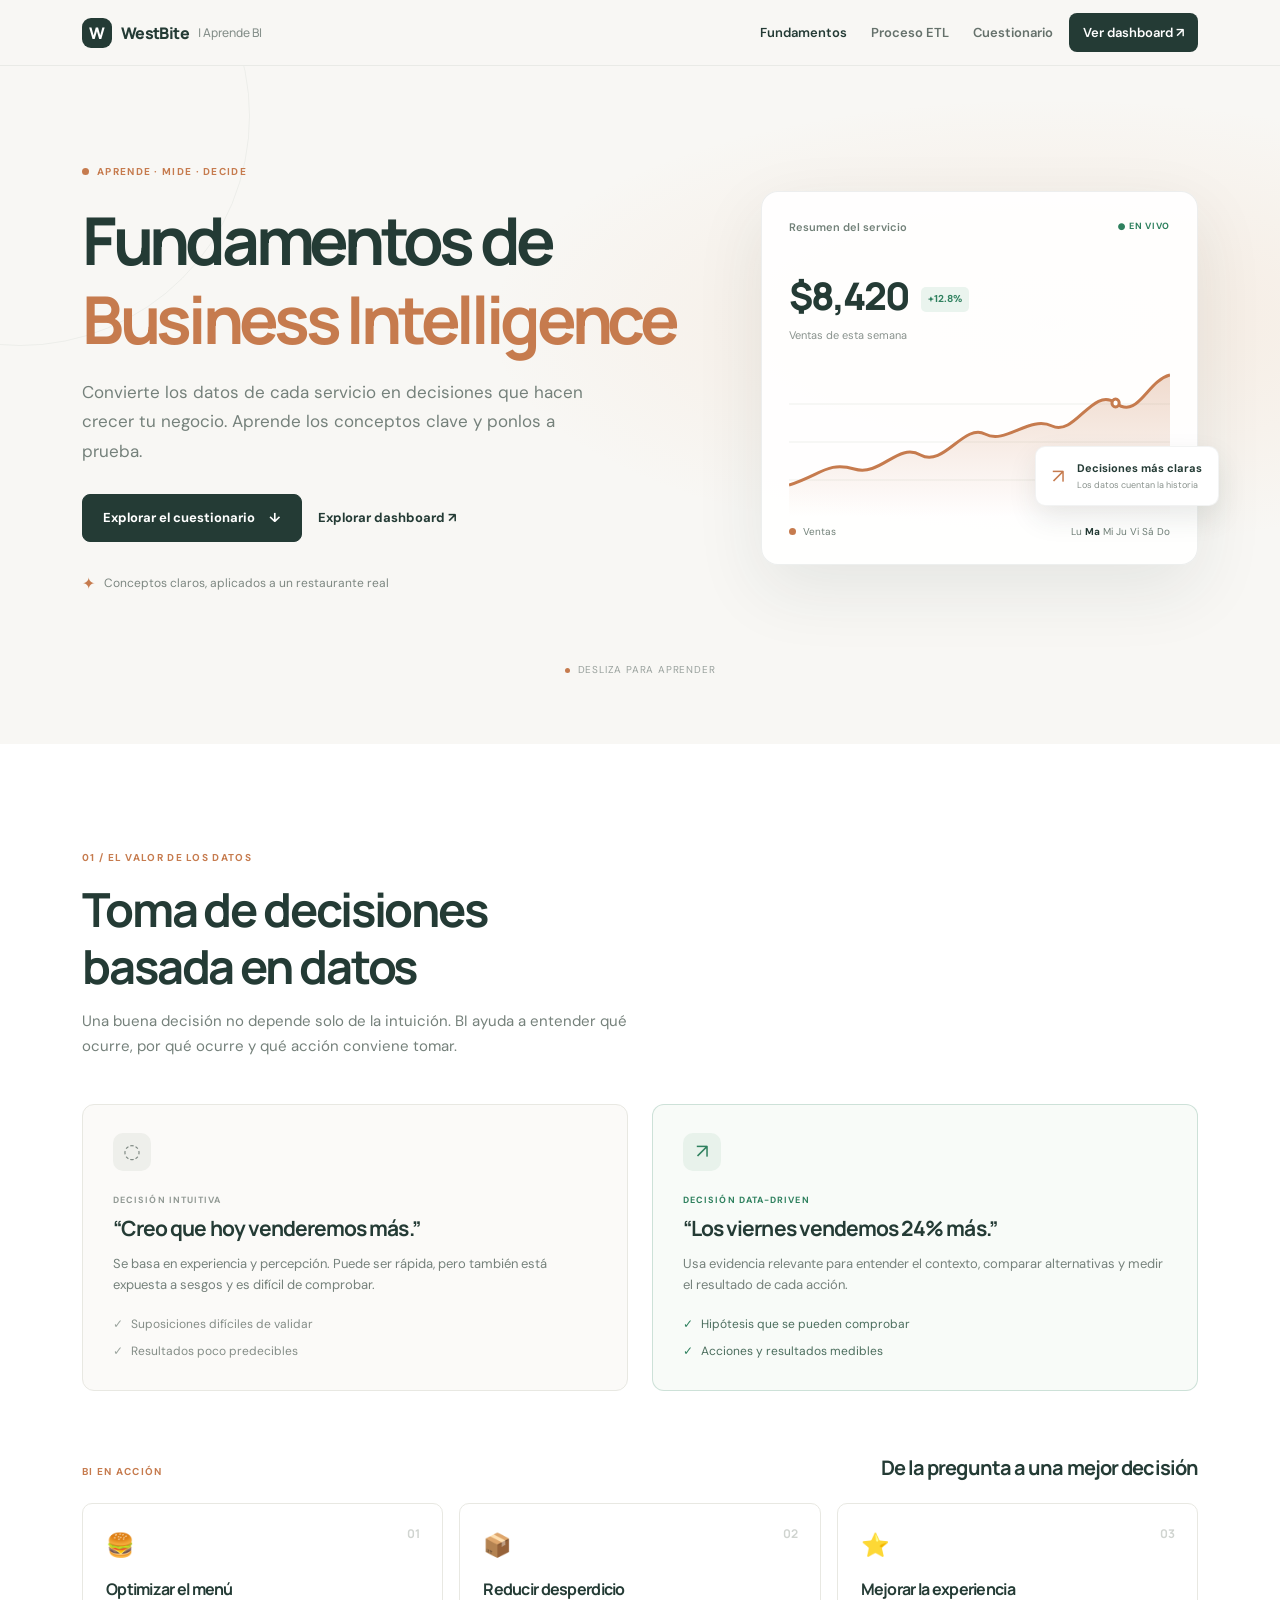
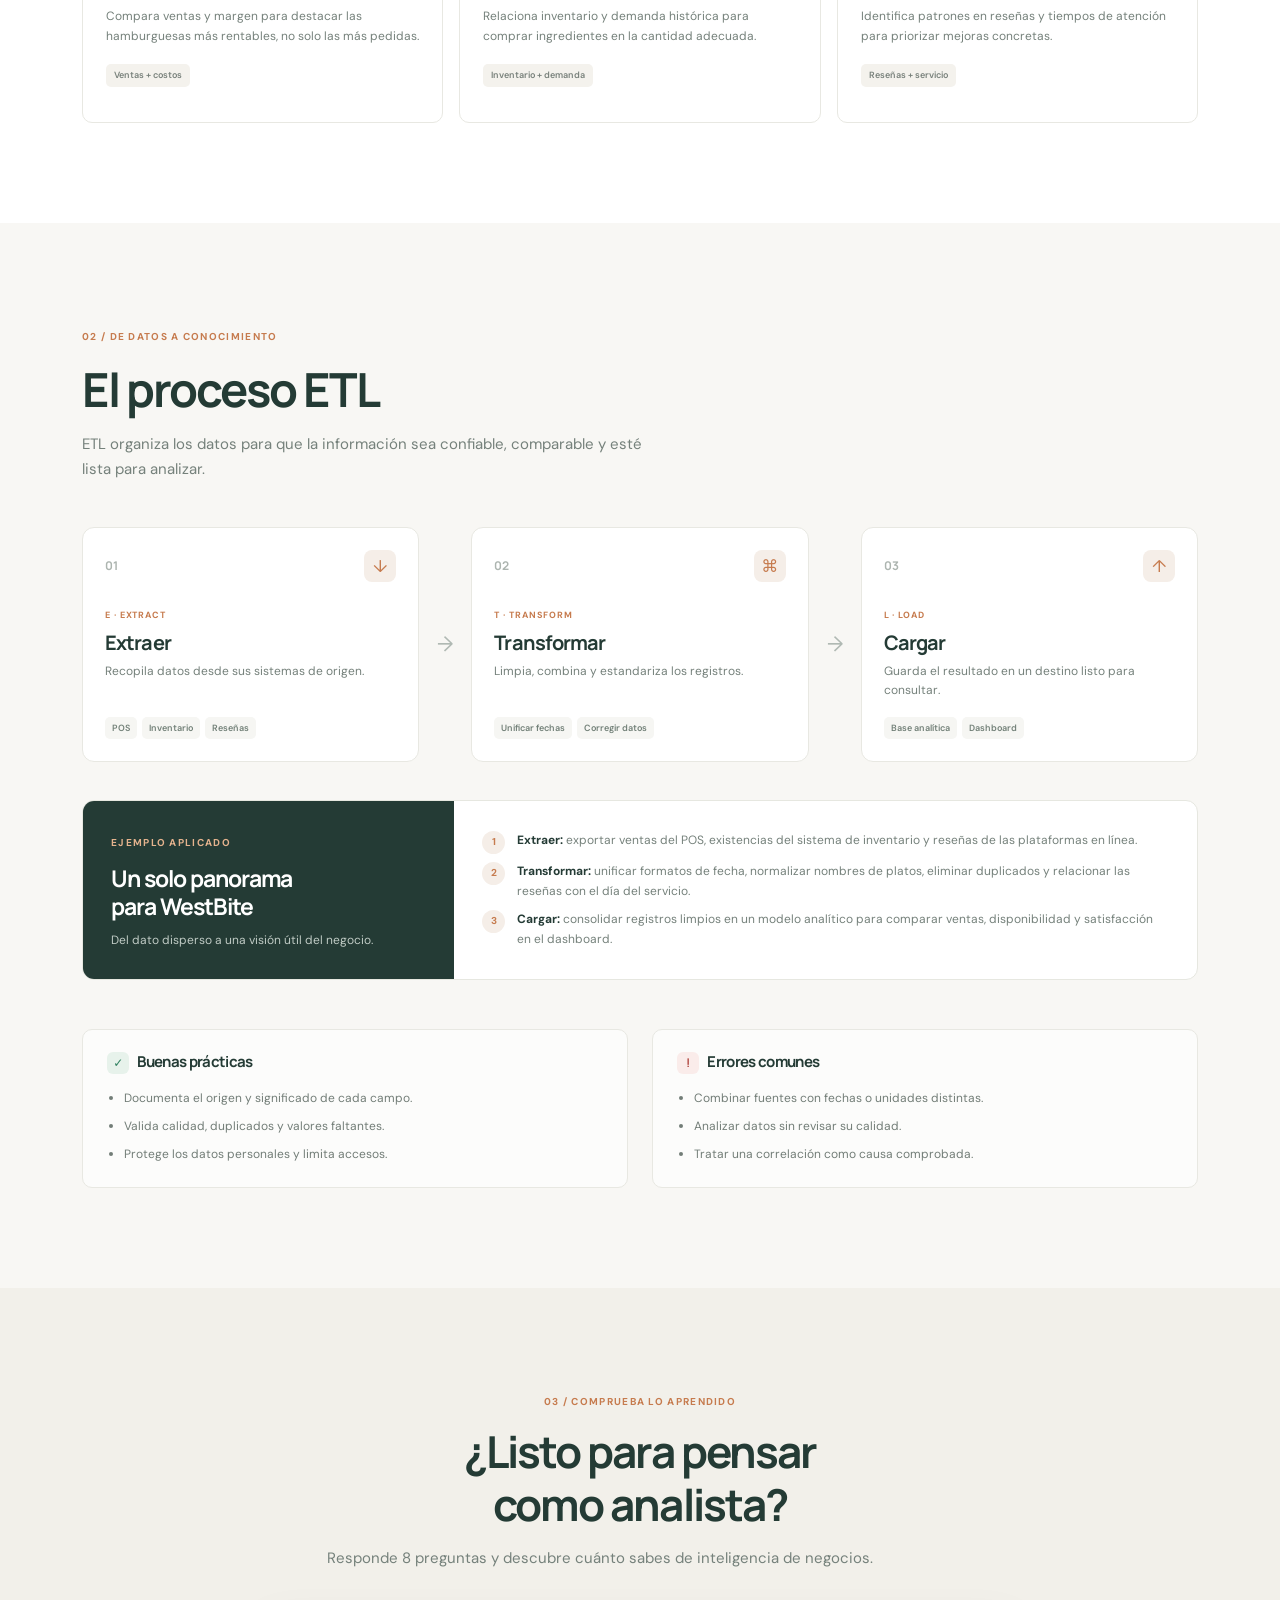
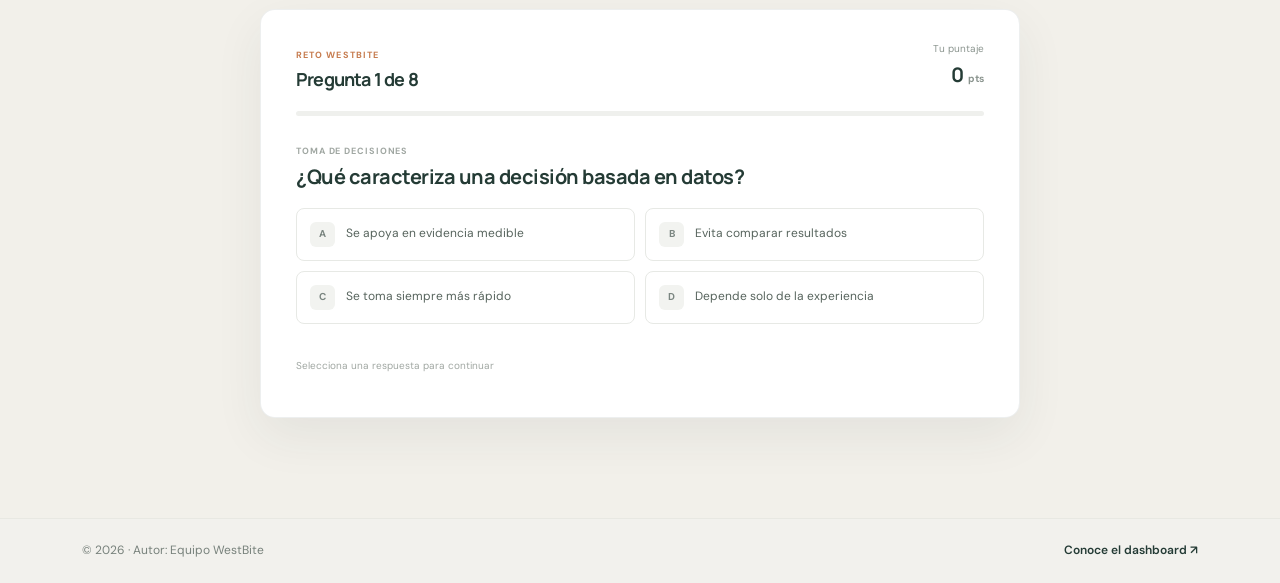
==== index.html @ 493cabde "version 1 de mi sitio web" ====
<!doctype html>
<html lang="es">
<head>
  <meta charset="utf-8">
  <meta name="viewport" content="width=device-width, initial-scale=1">
  <meta name="description" content="Aprende los fundamentos de Business Intelligence con ejemplos prácticos de un restaurante.">
  <title>Fundamentos de BI | WestBite Bistro</title>
  <link rel="preconnect" href="https://fonts.googleapis.com">
  <link rel="preconnect" href="https://fonts.gstatic.com" crossorigin>
  <link href="https://fonts.googleapis.com/css2?family=DM+Sans:wght@400;500;600;700&family=Manrope:wght@500;600;700;800&display=swap" rel="stylesheet">
  <link href="https://cdn.jsdelivr.net/npm/bootstrap@5.3.3/dist/css/bootstrap.min.css" rel="stylesheet">
  <link rel="stylesheet" href="css/styles.css">
  <link rel="stylesheet" href="css/home.css">
  <script src="https://cdn.jsdelivr.net/npm/bootstrap@5.3.3/dist/js/bootstrap.bundle.min.js" defer></script>
  <script src="js/main.js" defer></script>
  <script src="js/quiz.js" defer></script>
</head>
<body>
  <a class="skip-link" href="#contenido">Saltar al contenido</a>
  <nav class="navbar navbar-expand-lg site-navbar" aria-label="Navegación principal">
    <div class="container">
      <a class="navbar-brand brand" href="index.html"><span class="brand-mark" aria-hidden="true">W</span> WestBite <span class="brand-light">| Aprende BI</span></a>
      <button class="navbar-toggler" type="button" data-bs-toggle="collapse" data-bs-target="#menuPrincipal" aria-controls="menuPrincipal" aria-expanded="false" aria-label="Abrir menú">
        <span class="navbar-toggler-icon"></span>
      </button>
      <div class="collapse navbar-collapse" id="menuPrincipal">
        <ul class="navbar-nav ms-auto align-items-lg-center gap-lg-2">
          <li class="nav-item"><a class="nav-link active" aria-current="page" href="index.html">Fundamentos</a></li>
          <li class="nav-item"><a class="nav-link" href="#proceso-etl">Proceso ETL</a></li>
          <li class="nav-item"><a class="nav-link" href="#cuestionario">Cuestionario</a></li>
          <li class="nav-item"><a class="nav-link nav-cta" href="dashboard.html">Ver dashboard <span aria-hidden="true">↗</span></a></li>
        </ul>
      </div>
    </div>
  </nav>

  <main id="contenido">
    <!-- Presentación del material y acceso directo al reto interactivo. -->
    <section class="hero-section">
      <div class="container">
        <div class="row align-items-center g-5">
          <div class="col-lg-7">
            <span class="eyebrow"><span class="eyebrow-dot"></span> Aprende · mide · decide</span>
            <h1>Fundamentos de<br><span>Business Intelligence</span></h1>
            <p class="hero-lead">Convierte los datos de cada servicio en decisiones que hacen crecer tu negocio. Aprende los conceptos clave y ponlos a prueba.</p>
            <div class="d-flex flex-wrap gap-3 align-items-center">
              <a class="btn btn-primary-custom" href="#cuestionario">Explorar el cuestionario <span aria-hidden="true">↓</span></a>
              <a class="text-link" href="dashboard.html">Explorar dashboard <span aria-hidden="true">↗</span></a>
            </div>
            <div class="hero-proof"><span class="proof-icon" aria-hidden="true">✦</span> Conceptos claros, aplicados a un restaurante real</div>
          </div>
          <div class="col-lg-5">
            <div class="hero-visual" aria-label="Ilustración de un resumen de ventas">
              <div class="visual-top"><span>Resumen del servicio</span><span class="live-dot">● EN VIVO</span></div>
              <div class="visual-number">$8,420 <span>+12.8%</span></div>
              <div class="visual-caption">Ventas de esta semana</div>
              <div class="mini-chart" aria-hidden="true">
                <div class="chart-grid"></div>
                <svg viewBox="0 0 420 150" role="presentation" preserveAspectRatio="none">
                  <defs><linearGradient id="areaFill" x1="0" x2="0" y1="0" y2="1"><stop offset="0%" stop-color="#c67b4e" stop-opacity=".27"/><stop offset="100%" stop-color="#c67b4e" stop-opacity="0"/></linearGradient></defs>
                  <path d="M0 118 C35 108 43 94 72 102 S120 75 145 88 S193 56 216 67 S265 48 290 59 S335 19 360 36 S394 14 420 8 L420 150 L0 150 Z" fill="url(#areaFill)"/>
                  <path d="M0 118 C35 108 43 94 72 102 S120 75 145 88 S193 56 216 67 S265 48 290 59 S335 19 360 36 S394 14 420 8" fill="none" stroke="#c67b4e" stroke-width="3" vector-effect="non-scaling-stroke"/>
                  <circle cx="360" cy="36" r="4" fill="#fff" stroke="#c67b4e" stroke-width="3" vector-effect="non-scaling-stroke"/>
                </svg>
              </div>
              <div class="visual-legend"><span><i class="legend-dot"></i>Ventas</span><span>Lu <b>Ma</b> Mi Ju Vi Sá Do</span></div>
              <div class="floating-insight"><span aria-hidden="true">↗</span><div><strong>Decisiones más claras</strong><small>Los datos cuentan la historia</small></div></div>
            </div>
          </div>
        </div>
        <div class="hero-scroll"><span></span> Desliza para aprender</div>
      </div>
    </section>

    <!-- Concepto de BI, contraste entre enfoques y casos de uso en el restaurante. -->
    <section class="section-padding decision-section" id="decisiones">
      <div class="container">
        <div class="section-heading">
          <span class="eyebrow">01 / El valor de los datos</span>
          <h2>Toma de decisiones<br class="d-none d-md-block"> basada en datos</h2>
          <p>Una buena decisión no depende solo de la intuición. BI ayuda a entender qué ocurre, por qué ocurre y qué acción conviene tomar.</p>
        </div>
        <div class="row g-4 align-items-stretch compare-row">
          <div class="col-md-6">
            <article class="compare-card intuitive">
              <div class="compare-icon" aria-hidden="true">◌</div>
              <div class="compare-label">DECISIÓN INTUITIVA</div>
              <h3>“Creo que hoy venderemos más.”</h3>
              <p>Se basa en experiencia y percepción. Puede ser rápida, pero también está expuesta a sesgos y es difícil de comprobar.</p>
              <ul class="check-list muted-list"><li>Suposiciones difíciles de validar</li><li>Resultados poco predecibles</li></ul>
            </article>
          </div>
          <div class="col-md-6">
            <article class="compare-card data-driven">
              <div class="compare-icon" aria-hidden="true">↗</div>
              <div class="compare-label">DECISIÓN DATA-DRIVEN</div>
              <h3>“Los viernes vendemos 24% más.”</h3>
              <p>Usa evidencia relevante para entender el contexto, comparar alternativas y medir el resultado de cada acción.</p>
              <ul class="check-list"><li>Hipótesis que se pueden comprobar</li><li>Acciones y resultados medibles</li></ul>
            </article>
          </div>
        </div>
        <div class="examples-block">
          <div class="examples-title"><span class="eyebrow">BI en acción</span><h3>De la pregunta a una mejor decisión</h3></div>
          <div class="row g-3">
            <div class="col-md-4"><article class="example-card"><span class="example-number">01</span><span class="example-icon" aria-hidden="true">🍔</span><h4>Optimizar el menú</h4><p>Compara ventas y margen para destacar las hamburguesas más rentables, no solo las más pedidas.</p><span class="example-tag">Ventas + costos</span></article></div>
            <div class="col-md-4"><article class="example-card"><span class="example-number">02</span><span class="example-icon" aria-hidden="true">📦</span><h4>Reducir desperdicio</h4><p>Relaciona inventario y demanda histórica para comprar ingredientes en la cantidad adecuada.</p><span class="example-tag">Inventario + demanda</span></article></div>
            <div class="col-md-4"><article class="example-card"><span class="example-number">03</span><span class="example-icon" aria-hidden="true">⭐</span><h4>Mejorar la experiencia</h4><p>Identifica patrones en reseñas y tiempos de atención para priorizar mejoras concretas.</p><span class="example-tag">Reseñas + servicio</span></article></div>
          </div>
        </div>
      </div>
    </section>

    <!-- Diagrama ETL y ejemplo de consolidación de fuentes de WestBite. -->
    <section class="etl-section section-padding" id="proceso-etl">
      <div class="container">
        <div class="section-heading">
          <span class="eyebrow">02 / De datos a conocimiento</span>
          <h2>El proceso ETL</h2>
          <p>ETL organiza los datos para que la información sea confiable, comparable y esté lista para analizar.</p>
        </div>
        <div class="etl-flow" aria-label="Etapas del proceso ETL: extraer, transformar y cargar">
          <article class="etl-step"><div class="etl-step-top"><span class="etl-number">01</span><span class="etl-icon" aria-hidden="true">↓</span></div><span class="etl-verb">E · EXTRACT</span><h3>Extraer</h3><p>Recopila datos desde sus sistemas de origen.</p><div class="etl-example"><b>POS</b><b>Inventario</b><b>Reseñas</b></div></article>
          <div class="etl-connector" aria-hidden="true">→</div>
          <article class="etl-step"><div class="etl-step-top"><span class="etl-number">02</span><span class="etl-icon" aria-hidden="true">⌘</span></div><span class="etl-verb">T · TRANSFORM</span><h3>Transformar</h3><p>Limpia, combina y estandariza los registros.</p><div class="etl-example"><b>Unificar fechas</b><b>Corregir datos</b></div></article>
          <div class="etl-connector" aria-hidden="true">→</div>
          <article class="etl-step"><div class="etl-step-top"><span class="etl-number">03</span><span class="etl-icon" aria-hidden="true">↑</span></div><span class="etl-verb">L · LOAD</span><h3>Cargar</h3><p>Guarda el resultado en un destino listo para consultar.</p><div class="etl-example"><b>Base analítica</b><b>Dashboard</b></div></article>
        </div>
        <div class="etl-case row g-0">
          <div class="col-lg-4 case-heading"><span class="eyebrow">Ejemplo aplicado</span><h3>Un solo panorama<br>para WestBite</h3><p>Del dato disperso a una visión útil del negocio.</p></div>
          <div class="col-lg-8 case-content">
            <div class="case-line"><span class="case-bullet">1</span><p><strong>Extraer:</strong> exportar ventas del POS, existencias del sistema de inventario y reseñas de las plataformas en línea.</p></div>
            <div class="case-line"><span class="case-bullet">2</span><p><strong>Transformar:</strong> unificar formatos de fecha, normalizar nombres de platos, eliminar duplicados y relacionar las reseñas con el día del servicio.</p></div>
            <div class="case-line"><span class="case-bullet">3</span><p><strong>Cargar:</strong> consolidar registros limpios en un modelo analítico para comparar ventas, disponibilidad y satisfacción en el dashboard.</p></div>
          </div>
        </div>
        <div class="row g-4 practice-row">
          <div class="col-md-6"><div class="practice-card"><h3><span class="practice-mark good">✓</span> Buenas prácticas</h3><ul><li>Documenta el origen y significado de cada campo.</li><li>Valida calidad, duplicados y valores faltantes.</li><li>Protege los datos personales y limita accesos.</li></ul></div></div>
          <div class="col-md-6"><div class="practice-card"><h3><span class="practice-mark bad">!</span> Errores comunes</h3><ul><li>Combinar fuentes con fechas o unidades distintas.</li><li>Analizar datos sin revisar su calidad.</li><li>Tratar una correlación como causa comprobada.</li></ul></div></div>
        </div>
      </div>
    </section>

    <!-- La interfaz se completa en el cliente con las preguntas de js/quiz.js. -->
    <section class="quiz-section section-padding" id="cuestionario">
      <div class="container">
        <div class="section-heading text-center mx-auto">
          <span class="eyebrow">03 / Comprueba lo aprendido</span>
          <h2>¿Listo para pensar<br>como analista?</h2>
          <p>Responde 8 preguntas y descubre cuánto sabes de inteligencia de negocios.</p>
        </div>
        <div class="quiz-shell" id="quizApp">
          <div class="quiz-header">
            <div><span class="quiz-kicker">RETO WESTBITE</span><h3 id="questionCounter">Pregunta 1 de 8</h3></div>
            <div class="quiz-score"><span>Tu puntaje</span><strong id="currentScore">0 <small>pts</small></strong></div>
          </div>
          <div class="progress quiz-progress" role="progressbar" aria-label="Progreso del cuestionario" aria-valuemin="0" aria-valuemax="8" aria-valuenow="0">
            <div class="progress-bar" id="progressBar" style="width: 0%"></div>
          </div>
          <div class="quiz-content" id="quizContent">
            <p class="question-category" id="questionCategory"></p>
            <h4 class="quiz-question" id="questionText"></h4>
            <div class="answer-list" id="answerList"></div>
            <div class="quiz-feedback" id="quizFeedback" aria-live="polite" hidden></div>
            <div class="quiz-actions"><span class="quiz-hint">Selecciona una respuesta para continuar</span><button class="btn btn-primary-custom" id="nextQuestion" type="button" disabled>Siguiente <span aria-hidden="true">→</span></button></div>
          </div>
          <div class="quiz-result" id="quizResult" hidden aria-live="polite">
            <div class="result-medal" aria-hidden="true">✦</div>
            <span class="quiz-kicker">RETO COMPLETADO</span>
            <h3 id="resultTitle"></h3>
            <p id="resultMessage"></p>
            <div class="result-score" id="finalScore"></div>
            <div class="badge-unlocked" id="earnedBadge"></div>
            <button class="btn btn-primary-custom" id="retryQuiz" type="button">Reintentar <span aria-hidden="true">↻</span></button>
          </div>
        </div>
      </div>
    </section>
  </main>

  <footer class="site-footer"><div class="container d-flex flex-column flex-md-row justify-content-between gap-2"><span>© <span data-current-year></span> · Autor: Equipo WestBite</span><a href="dashboard.html">Conoce el dashboard <span aria-hidden="true">↗</span></a></div></footer>
</body>
</html>
---- css/styles.css ----
/* Tokens visuales y tipografía compartidos por las dos páginas. */
:root {
  --primary: #243b35;
  --primary-dark: #1a2d28;
  --secondary: #c67b4e;
  --accent: #e6a36e;
  --bg: #f8f7f4;
  --text: #25312d;
  --muted: #75817b;
  --line: #e8e8e2;
  --surface: #fff;
  --success: #2e805e;
  --danger: #b44f48;
  --font-body: "DM Sans", system-ui, -apple-system, "Segoe UI", sans-serif;
  --font-heading: "Manrope", var(--font-body);
}

* { box-sizing: border-box; }
html { scroll-behavior: smooth; scroll-padding-top: 88px; }
body { margin: 0; background: var(--bg); color: var(--text); font-family: var(--font-body); font-size: 15px; line-height: 1.65; -webkit-font-smoothing: antialiased; }
a { color: inherit; text-decoration: none; }
a:focus-visible, button:focus-visible, select:focus-visible, input:focus-visible { outline: 3px solid rgba(198, 123, 78, .45); outline-offset: 3px; }
button, input, select { font: inherit; }
h1, h2, h3, h4 { color: var(--primary); font-family: var(--font-heading); font-weight: 700; letter-spacing: -.045em; line-height: 1.2; }
p { color: var(--muted); }
.skip-link { position: absolute; z-index: 1000; top: -60px; left: 16px; padding: 10px 16px; border-radius: 8px; background: var(--primary); color: white; }
.skip-link:focus { top: 12px; }
/* Navegación y elementos comunes. */
.site-navbar { position: sticky; z-index: 20; top: 0; padding: 12px 0; border-bottom: 1px solid rgba(36, 59, 53, .07); background: rgba(248, 247, 244, .94); backdrop-filter: blur(14px); }
.brand { display: inline-flex; align-items: center; gap: 9px; color: var(--primary); font-family: var(--font-heading); font-size: 16px; font-weight: 800; letter-spacing: -.04em; }
.brand:hover { color: var(--primary); }
.brand-mark { display: grid; width: 30px; height: 30px; place-items: center; border-radius: 9px; background: var(--primary); color: white; font-size: 16px; }
.brand-light { color: #87918c; font-size: 12px; font-weight: 500; letter-spacing: 0; }
.site-navbar .nav-link { padding: 10px 13px; color: #65716b; font-size: 13px; font-weight: 600; transition: color .2s ease, background .2s ease; }
.site-navbar .nav-link:hover, .site-navbar .nav-link.active:not(.nav-cta) { color: var(--primary); }
.site-navbar .nav-link.nav-cta { padding: 9px 14px; border-radius: 8px; background: var(--primary); color: white; }
.site-navbar .nav-link.nav-cta:hover { background: var(--primary-dark); }
.navbar-toggler { border-color: var(--line); }
.navbar-toggler:focus { box-shadow: 0 0 0 .2rem rgba(198, 123, 78, .2); }
.section-padding { padding: 100px 0; }
.eyebrow { display: inline-flex; align-items: center; gap: 8px; color: var(--secondary); font-size: 10px; font-weight: 700; letter-spacing: .13em; text-transform: uppercase; }
.section-heading { max-width: 670px; margin-bottom: 45px; }
.section-heading h2 { margin: 13px 0 15px; font-size: clamp(32px, 4.2vw, 47px); }
.section-heading > p { max-width: 590px; margin: 0; font-size: 15px; }
.btn-primary-custom { display: inline-flex; align-items: center; justify-content: center; gap: 14px; min-height: 48px; padding: 0 20px; border: 1px solid var(--primary); border-radius: 8px; background: var(--primary); color: white; font-size: 13px; font-weight: 700; transition: background .2s ease, transform .2s ease, box-shadow .2s ease; }
.btn-primary-custom:hover:not(:disabled) { transform: translateY(-2px); background: var(--primary-dark); color: white; box-shadow: 0 8px 18px rgba(36, 59, 53, .15); }
.btn-primary-custom:disabled { opacity: .45; color: white; }
.site-footer { padding: 22px 0; border-top: 1px solid var(--line); background: #f2f1ed; color: #77817b; font-size: 12px; }
.site-footer a { color: var(--primary); font-weight: 600; }
.site-footer a:hover { color: var(--secondary); }

@media (max-width: 767.98px) {
  .section-padding { padding: 72px 0; }
  .section-heading { margin-bottom: 32px; }
  .brand-light { display: none; }
}

@media (prefers-reduced-motion: reduce) {
  *, *::before, *::after { scroll-behavior: auto !important; transition-duration: .01ms !important; }
}
---- css/home.css ----
/* Portada del curso y tarjeta ilustrativa de métricas. */
.hero-section { position: relative; overflow: hidden; padding: 92px 0 65px; background: radial-gradient(ellipse at 82% 38%, rgba(230, 163, 110, .15), transparent 38%); }
.hero-section::before { position: absolute; top: -180px; left: -210px; width: 460px; height: 460px; border: 1px solid rgba(36, 59, 53, .05); border-radius: 50%; content: ""; }
.hero-section .container { position: relative; }
.eyebrow-dot { width: 7px; height: 7px; border-radius: 50%; background: var(--secondary); }
.hero-section h1 { margin: 18px 0; font-size: clamp(42px, 6vw, 66px); letter-spacing: -.065em; }
.hero-section h1 span { color: var(--secondary); }
.hero-lead { max-width: 515px; margin-bottom: 27px; font-size: 17px; line-height: 1.75; }
.text-link { color: var(--primary); font-size: 13px; font-weight: 700; }
.text-link:hover { color: var(--secondary); }
.hero-proof { display: flex; align-items: center; gap: 9px; margin-top: 29px; color: #7d8781; font-size: 12px; }
.proof-icon { color: var(--secondary); font-size: 16px; }
.hero-visual { position: relative; max-width: 465px; margin: 0 auto; padding: 26px 27px 24px; border: 1px solid rgba(36, 59, 53, .08); border-radius: 17px; background: rgba(255, 255, 255, .91); box-shadow: 0 24px 70px rgba(36, 59, 53, .09); }
.visual-top, .visual-legend { display: flex; align-items: center; justify-content: space-between; color: #718078; font-size: 11px; }
.visual-top { font-weight: 600; }
.live-dot { color: var(--success); font-size: 9px; font-weight: 700; letter-spacing: .08em; }
.visual-number { margin-top: 28px; color: var(--primary); font-family: var(--font-heading); font-size: 38px; font-weight: 800; letter-spacing: -.055em; }
.visual-number span { display: inline-block; margin-left: 7px; padding: 4px 7px; border-radius: 5px; background: #eaf4ee; color: var(--success); font-family: var(--font-body); font-size: 10px; font-weight: 700; letter-spacing: 0; vertical-align: middle; }
.visual-caption { color: #89928d; font-size: 11px; }
.mini-chart { position: relative; height: 150px; margin-top: 22px; }
.chart-grid { position: absolute; inset: 0; background: repeating-linear-gradient(to bottom, transparent 0, transparent 36px, #eef0ec 37px, transparent 38px); }
.mini-chart svg { position: relative; width: 100%; height: 100%; }
.visual-legend { margin-top: 7px; font-size: 10px; }
.visual-legend span:first-child { display: flex; align-items: center; gap: 7px; }
.visual-legend b { color: var(--primary); }
.legend-dot { width: 7px; height: 7px; border-radius: 50%; background: var(--secondary); }
.floating-insight { position: absolute; right: -22px; bottom: 58px; display: flex; align-items: center; gap: 12px; padding: 12px 16px; border: 1px solid rgba(36, 59, 53, .06); border-radius: 10px; background: white; box-shadow: 0 12px 28px rgba(36, 59, 53, .1); color: var(--secondary); font-size: 20px; }
.floating-insight div { display: grid; gap: 1px; }
.floating-insight strong { color: var(--primary); font-size: 11px; }
.floating-insight small { color: #89928d; font-size: 9px; }
.hero-scroll { display: flex; align-items: center; justify-content: center; gap: 8px; margin-top: 65px; color: #99a19d; font-size: 10px; letter-spacing: .08em; text-transform: uppercase; }
.hero-scroll span { width: 5px; height: 5px; border-radius: 50%; background: var(--secondary); }
/* Comparativas y ejemplos de decisiones basadas en evidencia. */
.decision-section { background: var(--surface); }
.compare-card { height: 100%; padding: 28px 30px; border: 1px solid var(--line); border-radius: 12px; background: #fbfaf8; }
.data-driven { border-color: rgba(46, 128, 94, .21); background: #f8fbf8; }
.compare-icon { display: grid; width: 38px; height: 38px; place-items: center; margin-bottom: 22px; border-radius: 10px; background: #eeefeb; color: #78837d; font-size: 20px; }
.data-driven .compare-icon { background: #e8f2eb; color: var(--success); }
.compare-label { margin-bottom: 8px; color: #929a95; font-size: 9px; font-weight: 700; letter-spacing: .12em; }
.data-driven .compare-label { color: var(--success); }
.compare-card h3 { margin: 0 0 12px; font-size: 21px; }
.compare-card p { margin-bottom: 19px; font-size: 13px; }
.check-list { display: grid; gap: 8px; margin: 0; padding: 0; color: #4c6e5e; font-size: 12px; list-style: none; }
.check-list li::before { margin-right: 8px; color: var(--success); content: "✓"; font-weight: 700; }
.muted-list { color: #848d87; }
.muted-list li::before { color: #9ca59f; }
.examples-block { margin-top: 65px; }
.examples-title { display: flex; align-items: end; justify-content: space-between; gap: 16px; margin-bottom: 23px; }
.examples-title h3 { margin: 0; font-size: 20px; }
.example-card { position: relative; height: 100%; min-height: 220px; padding: 23px; border: 1px solid var(--line); border-radius: 10px; transition: transform .2s ease, box-shadow .2s ease; }
.example-card:hover { transform: translateY(-3px); box-shadow: 0 12px 28px rgba(36, 59, 53, .07); }
.example-number { position: absolute; top: 20px; right: 22px; color: #d0d4d0; font-family: var(--font-heading); font-size: 12px; font-weight: 700; }
.example-icon { display: block; margin-bottom: 15px; font-size: 23px; }
.example-card h4 { margin-bottom: 8px; font-size: 16px; }
.example-card p { margin-bottom: 15px; font-size: 12px; line-height: 1.6; }
.example-tag { display: inline-block; padding: 4px 8px; border-radius: 5px; background: #f4f2ed; color: #78817b; font-size: 9px; font-weight: 600; }
/* Diagrama de flujo y caso práctico de ETL. */
.etl-section { background: var(--bg); }
.etl-flow { display: grid; grid-template-columns: 1fr auto 1fr auto 1fr; align-items: center; gap: 18px; }
.etl-step { padding: 22px; border: 1px solid var(--line); border-radius: 12px; background: white; }
.etl-step-top { display: flex; align-items: center; justify-content: space-between; margin-bottom: 19px; }
.etl-number { color: #adb5b0; font-family: var(--font-heading); font-size: 12px; font-weight: 700; }
.etl-icon { display: grid; width: 32px; height: 32px; place-items: center; border-radius: 8px; background: #f5eee8; color: var(--secondary); font-size: 17px; }
.etl-verb { color: var(--secondary); font-size: 9px; font-weight: 700; letter-spacing: .1em; }
.etl-step h3 { margin: 5px 0 7px; font-size: 20px; }
.etl-step p { min-height: 42px; margin: 0 0 13px; font-size: 12px; }
.etl-example { display: flex; flex-wrap: wrap; gap: 5px; }
.etl-example b { padding: 4px 7px; border-radius: 5px; background: #f6f6f3; color: #728078; font-size: 9px; font-weight: 600; }
.etl-connector { color: #b0b9b3; font-size: 21px; }
.etl-case { margin-top: 38px; overflow: hidden; border: 1px solid #e6e7e0; border-radius: 12px; background: white; }
.case-heading { padding: 28px; background: var(--primary); }
.case-heading .eyebrow { color: #e5b38e; }
.case-heading h3 { margin: 11px 0; color: white; font-size: 23px; }
.case-heading p { margin: 0; color: #c0cbc5; font-size: 12px; }
.case-content { display: grid; align-content: center; gap: 8px; padding: 24px 28px; }
.case-line { display: flex; align-items: flex-start; gap: 12px; }
.case-bullet { flex: 0 0 auto; display: grid; width: 23px; height: 23px; place-items: center; border-radius: 50%; background: #f5eee8; color: var(--secondary); font-size: 10px; font-weight: 700; }
.case-line p { margin: 0; font-size: 12px; }
.case-line strong { color: var(--primary); }
.practice-row { margin-top: 25px; }
.practice-card { height: 100%; padding: 22px 24px; border: 1px solid var(--line); border-radius: 10px; background: rgba(255,255,255,.65); }
.practice-card h3 { margin-bottom: 15px; font-size: 15px; }
.practice-mark { display: inline-grid; width: 22px; height: 22px; place-items: center; margin-right: 6px; border-radius: 6px; font-size: 12px; }
.practice-mark.good { background: #e7f2eb; color: var(--success); }
.practice-mark.bad { background: #faecea; color: var(--danger); }
.practice-card ul { display: grid; gap: 8px; margin: 0; padding-left: 17px; color: #727d77; font-size: 12px; }
/* Cuestionario: progreso, opciones, feedback y pantalla de resultados. */
.quiz-section { background: #f2f0ea; }
.quiz-section .section-heading { margin-bottom: 38px; }
.quiz-section .section-heading h2 { font-size: clamp(32px, 4vw, 44px); }
.quiz-shell { max-width: 760px; margin: 0 auto; padding: 31px 35px; border: 1px solid rgba(36, 59, 53, .08); border-radius: 15px; background: white; box-shadow: 0 18px 50px rgba(36, 59, 53, .07); }
.quiz-header { display: flex; align-items: center; justify-content: space-between; margin-bottom: 20px; }
.quiz-kicker { color: var(--secondary); font-size: 9px; font-weight: 700; letter-spacing: .12em; }
.quiz-header h3 { margin: 4px 0 0; font-size: 18px; }
.quiz-score { text-align: right; }
.quiz-score span { display: block; color: #8a948e; font-size: 10px; }
.quiz-score strong { color: var(--primary); font-family: var(--font-heading); font-size: 20px; }
.quiz-score small { color: #8a948e; font-family: var(--font-body); font-size: 10px; }
.quiz-progress { height: 5px; margin-bottom: 28px; border-radius: 10px; background: #eff0ed; }
.quiz-progress .progress-bar { border-radius: 10px; background: var(--secondary); transition: width .3s ease; }
.question-category { margin-bottom: 6px; color: #a0a7a2; font-size: 9px; font-weight: 700; letter-spacing: .1em; text-transform: uppercase; }
.quiz-question { max-width: 620px; margin-bottom: 19px; font-size: 20px; letter-spacing: -.025em; }
.answer-list { display: grid; grid-template-columns: 1fr 1fr; gap: 10px; }
.answer-option { display: flex; align-items: center; gap: 11px; width: 100%; min-height: 53px; padding: 10px 13px; border: 1px solid #e7e9e5; border-radius: 8px; background: white; color: #57645d; cursor: pointer; text-align: left; transition: border-color .18s ease, background .18s ease; }
.answer-option:hover:not(:disabled) { border-color: #c99573; background: #fdfaf7; }
.answer-option:disabled { cursor: default; }
.answer-letter { display: grid; flex: 0 0 25px; width: 25px; height: 25px; place-items: center; border-radius: 6px; background: #f2f3f0; color: #7a8580; font-size: 10px; font-weight: 700; }
.answer-option span:last-child { font-size: 12px; }
.answer-option.correct { border-color: #75b390; background: #f0f8f3; color: #306c4d; }
.answer-option.correct .answer-letter { background: #d9eee1; color: var(--success); }
.answer-option.incorrect { border-color: #d89a95; background: #fcf3f2; color: #9c4943; }
.answer-option.incorrect .answer-letter { background: #f7dedb; color: var(--danger); }
.quiz-feedback { margin-top: 13px; padding: 11px 13px; border-radius: 7px; font-size: 12px; }
.quiz-feedback.feedback-correct { background: #edf7f0; color: #326e4e; }
.quiz-feedback.feedback-incorrect { background: #fbf0ef; color: #974943; }
.quiz-actions { display: flex; align-items: center; justify-content: space-between; gap: 15px; margin-top: 22px; }
.quiz-hint { color: #a0a7a2; font-size: 10px; }
.quiz-actions .btn { min-height: 40px; padding: 0 16px; font-size: 11px; }
.quiz-result { padding: 22px 0 8px; text-align: center; }
.result-medal { display: grid; width: 66px; height: 66px; place-items: center; margin: 0 auto 17px; border-radius: 50%; background: #f6eee7; color: var(--secondary); font-size: 30px; }
.quiz-result h3 { margin: 9px 0; font-size: 29px; }
.quiz-result > p { margin: 0 auto 14px; font-size: 13px; }
.result-score { margin-bottom: 16px; color: var(--primary); font-family: var(--font-heading); font-size: 31px; font-weight: 800; }
.result-score small { color: #929b95; font-family: var(--font-body); font-size: 12px; font-weight: 500; }
.badge-unlocked { width: fit-content; margin: 0 auto 22px; padding: 8px 13px; border: 1px solid #ead8c8; border-radius: 20px; background: #fbf5ef; color: #8c5c3e; font-size: 11px; font-weight: 700; }
.quiz-result .btn { margin: 0 auto; }
[hidden] { display: none !important; }

@media (max-width: 991.98px) {
  .hero-section { padding-top: 70px; }
  .hero-visual { margin-top: 10px; }
  .floating-insight { right: -9px; }
  .etl-flow { gap: 10px; }
  .etl-step { padding: 17px; }
}
@media (max-width: 767.98px) {
  .hero-section { padding: 58px 0 40px; }
  .hero-section h1 { font-size: clamp(40px, 11vw, 54px); }
  .hero-lead { font-size: 15px; }
  .hero-scroll { margin-top: 40px; }
  .hero-visual { padding: 22px; }
  .floating-insight { right: -7px; bottom: 45px; }
  .examples-title { align-items: start; flex-direction: column; }
  .examples-title h3 { font-size: 18px; }
  .etl-flow { grid-template-columns: 1fr; gap: 10px; }
  .etl-connector { justify-self: center; transform: rotate(90deg); line-height: 1; }
  .etl-step p { min-height: auto; }
  .case-heading, .case-content { padding: 22px; }
  .quiz-shell { padding: 24px 20px; }
  .answer-list { grid-template-columns: 1fr; }
  .quiz-question { font-size: 18px; }
}
@media (max-width: 380px) {
  .quiz-actions { align-items: stretch; flex-direction: column; }
  .quiz-actions .btn { align-self: flex-end; }
}
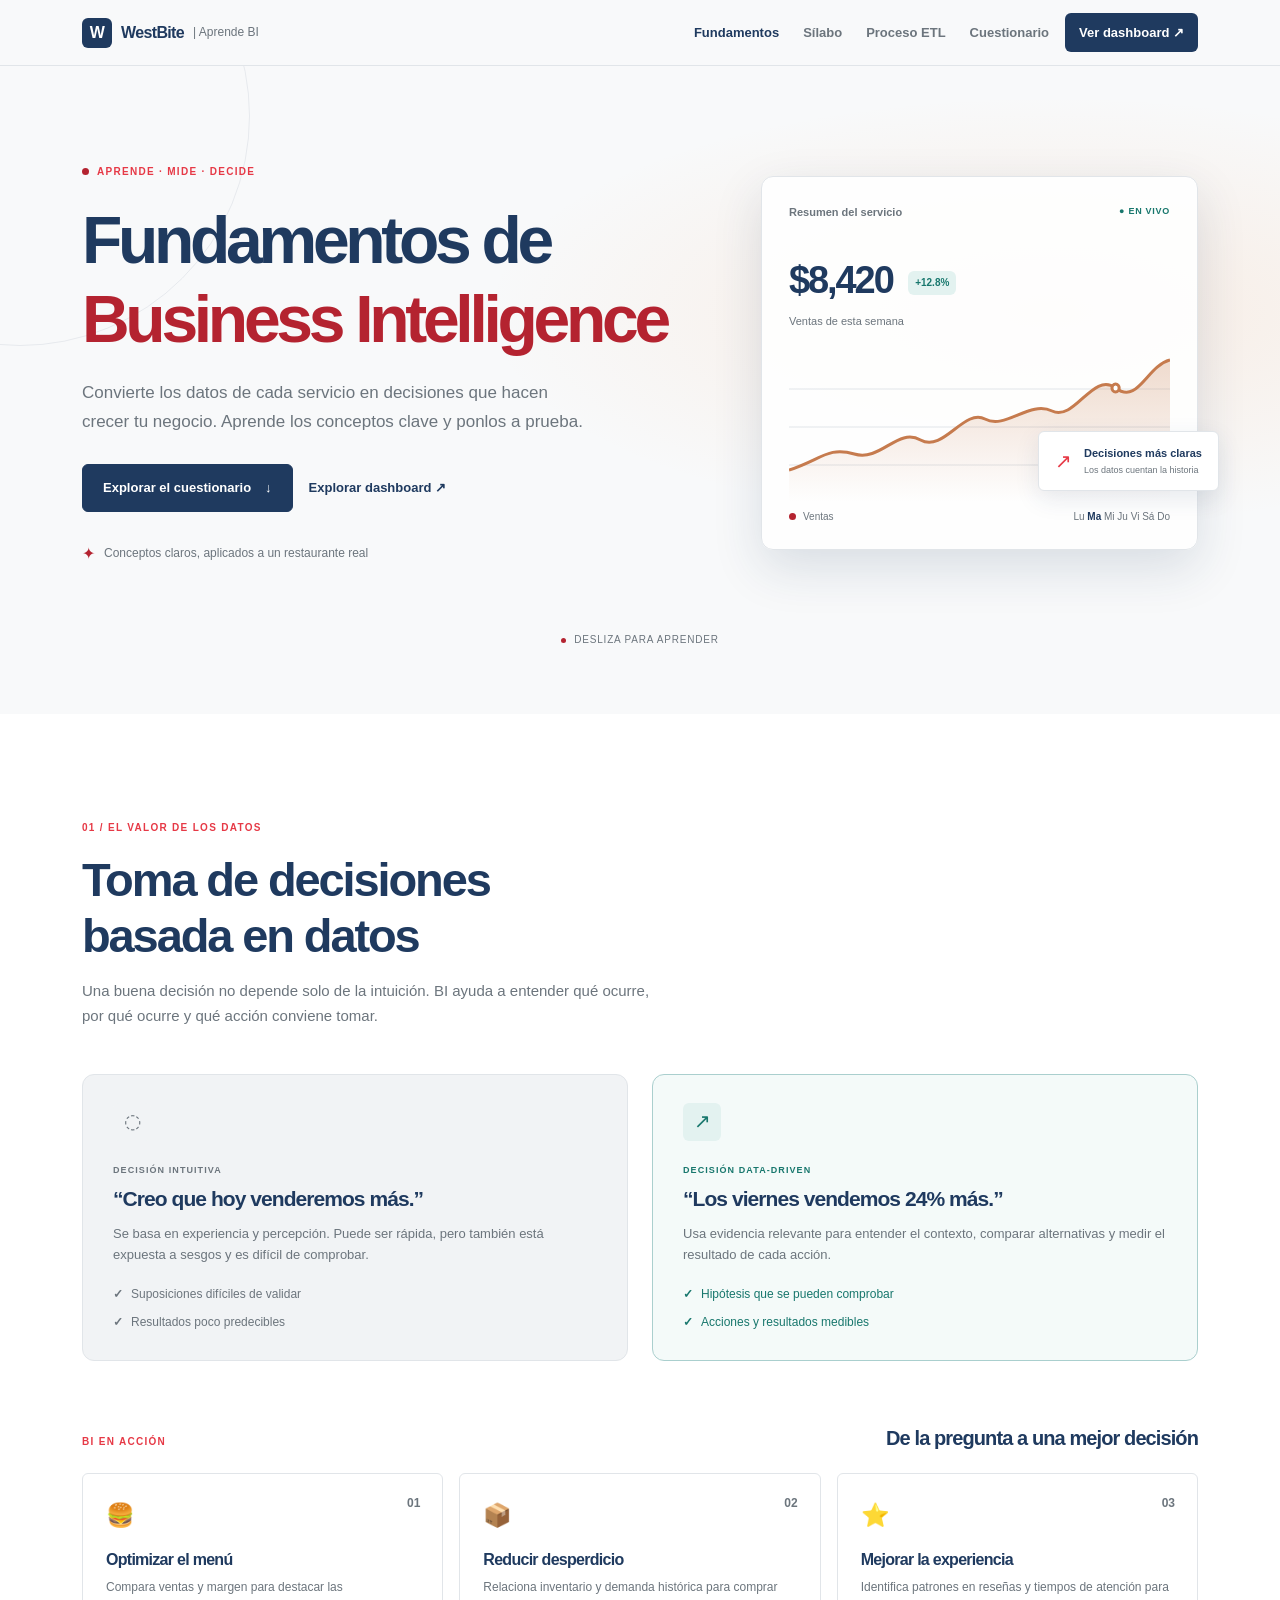
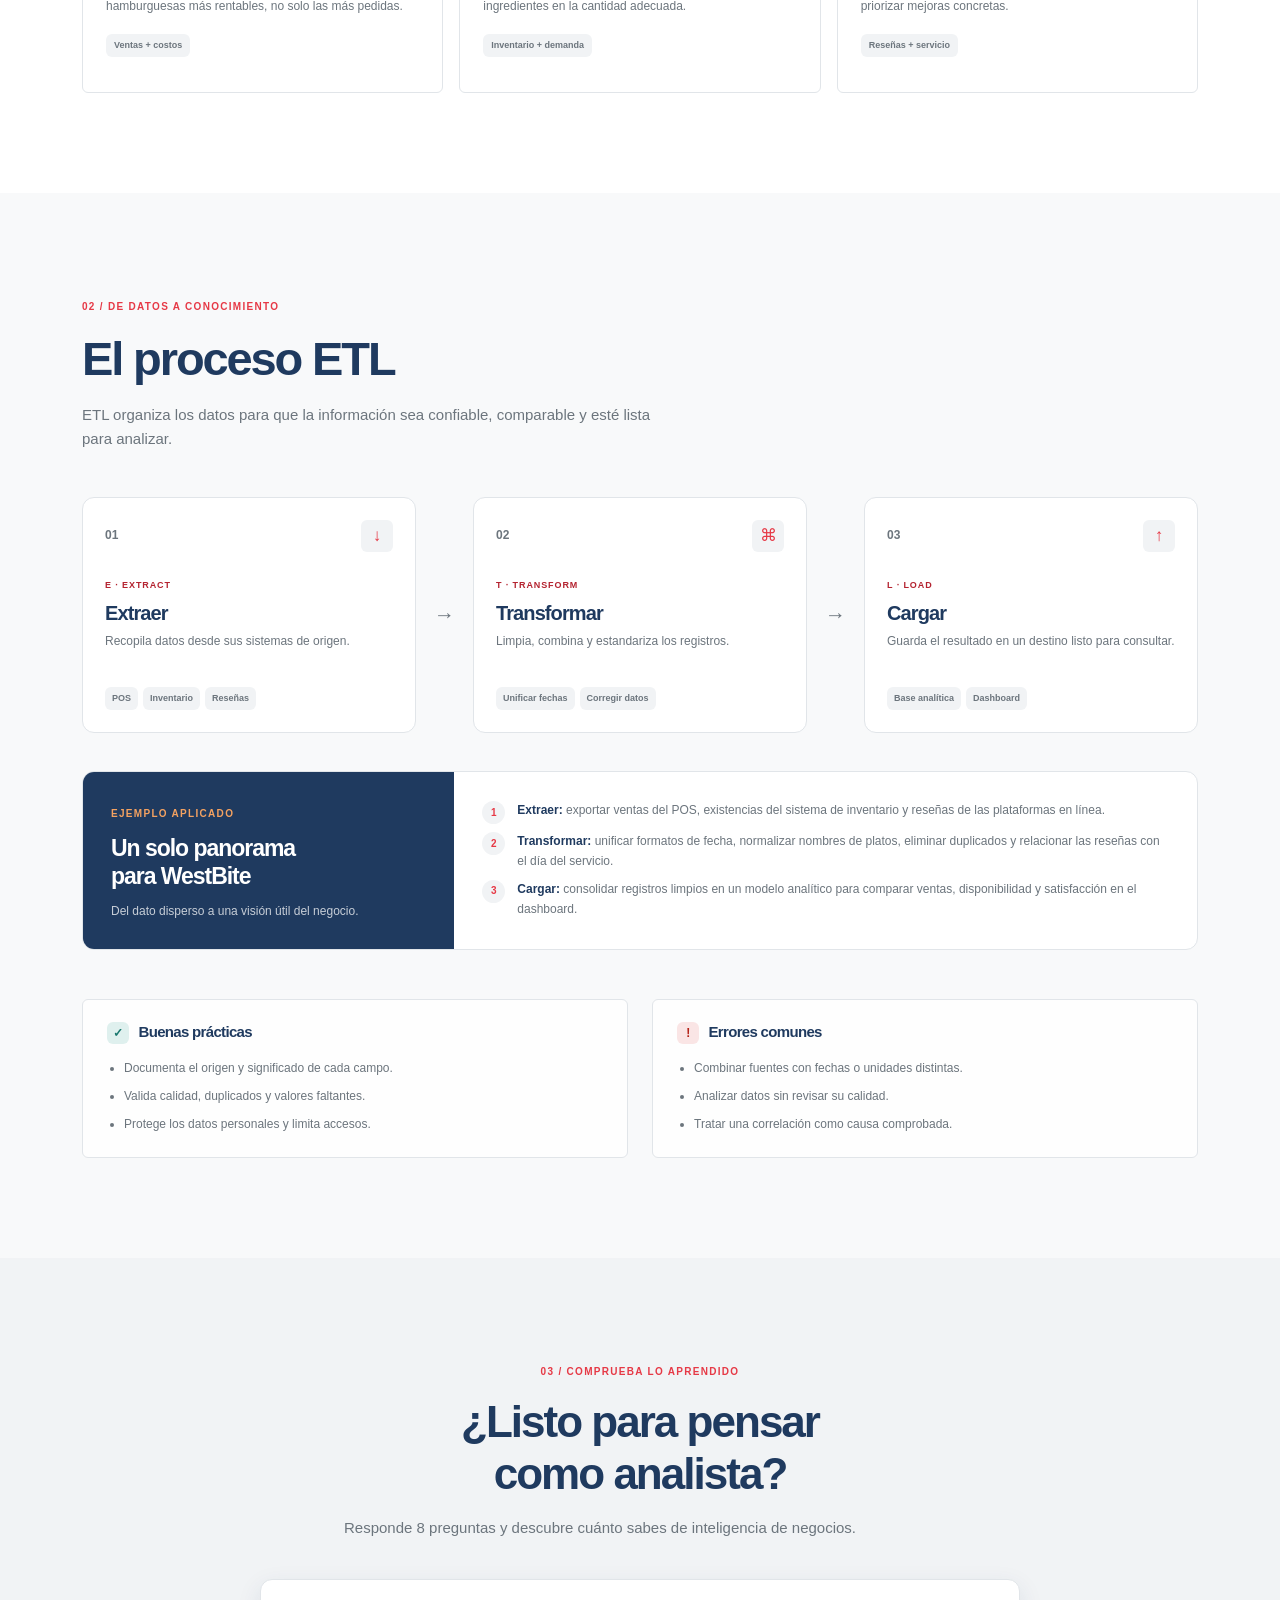
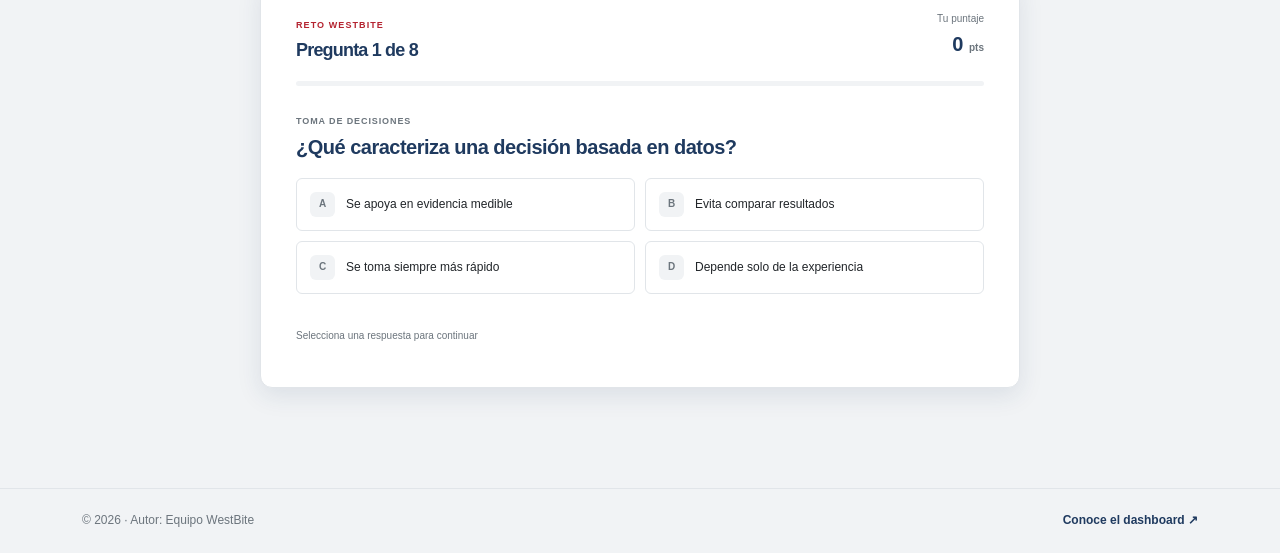
==== commit e1394707: "version 3 Silabo" ====
--- a/index.html
+++ b/index.html
@@ -26,6 +26,7 @@
       <div class="collapse navbar-collapse" id="menuPrincipal">
         <ul class="navbar-nav ms-auto align-items-lg-center gap-lg-2">
           <li class="nav-item"><a class="nav-link active" aria-current="page" href="index.html">Fundamentos</a></li>
+          <li class="nav-item"><a class="nav-link" href="silabo.html">Sílabo</a></li>
           <li class="nav-item"><a class="nav-link" href="#proceso-etl">Proceso ETL</a></li>
           <li class="nav-item"><a class="nav-link" href="#cuestionario">Cuestionario</a></li>
           <li class="nav-item"><a class="nav-link nav-cta" href="dashboard.html">Ver dashboard <span aria-hidden="true">↗</span></a></li>
@@ -155,7 +156,7 @@
             <div class="quiz-score"><span>Tu puntaje</span><strong id="currentScore">0 <small>pts</small></strong></div>
           </div>
           <div class="progress quiz-progress" role="progressbar" aria-label="Progreso del cuestionario" aria-valuemin="0" aria-valuemax="8" aria-valuenow="0">
-            <div class="progress-bar" id="progressBar" style="width: 0%"></div>
+            <div class="progress-bar" id="progressBar"></div>
           </div>
           <div class="quiz-content" id="quizContent">
             <p class="question-category" id="questionCategory"></p>
--- a/css/styles.css
+++ b/css/styles.css
@@ -1,53 +1,166 @@
-/* Tokens visuales y tipografía compartidos por las dos páginas. */
+/* Design system compartido, con alias para mantener compatibilidad entre páginas. */
 :root {
-  --primary: #243b35;
-  --primary-dark: #1a2d28;
-  --secondary: #c67b4e;
-  --accent: #e6a36e;
-  --bg: #f8f7f4;
-  --text: #25312d;
-  --muted: #75817b;
-  --line: #e8e8e2;
-  --surface: #fff;
-  --success: #2e805e;
-  --danger: #b44f48;
-  --font-body: "DM Sans", system-ui, -apple-system, "Segoe UI", sans-serif;
-  --font-heading: "Manrope", var(--font-body);
+  --color-primary: #1f3a5f;
+  --color-accent: #e63946;
+  --color-success: #2a9d8f;
+  --color-warning: #f4a261;
+  --color-danger: #d62828;
+  --color-bg: #f8f9fa;
+  --color-surface: #fff;
+  --color-text: #212529;
+  --color-muted: #6c757d;
+  --color-border: #e1e5e9;
+  --color-subtle: #f1f3f5;
+  --color-on-primary: #fff;
+  --color-accent-text: #b42330;
+  --color-success-text: #18776d;
+  --color-warning-text: #80500f;
+  --color-danger-text: #b42318;
+  --color-shadow: 31, 58, 95;
+  --radius-sm: 6px;
+  --radius-md: 12px;
+  --radius-lg: 20px;
+  --shadow-sm: 0 2px 8px rgba(var(--color-shadow), .06);
+  --shadow-md: 0 8px 24px rgba(var(--color-shadow), .1);
+  --shadow-lg: 0 18px 50px rgba(var(--color-shadow), .14);
+  --space-1: 4px;
+  --space-2: 8px;
+  --space-3: 12px;
+  --space-4: 16px;
+  --space-5: 20px;
+  --space-6: 24px;
+  --space-7: 28px;
+  --space-8: 32px;
+  --font-display: "Poppins", sans-serif;
+  --font-body: "Inter", sans-serif;
+
+  /* Alias usados por los estilos de página; todos responden al tema activo. */
+  --primary: var(--color-primary);
+  --primary-dark: #172d49;
+  --secondary: var(--color-accent-text);
+  --accent: var(--color-warning);
+  --bg: var(--color-bg);
+  --text: var(--color-text);
+  --muted: var(--color-muted);
+  --line: var(--color-border);
+  --surface: var(--color-surface);
+  --success: var(--color-success-text);
+  --danger: var(--color-danger-text);
+  --font-heading: var(--font-display);
+}
+
+:root[data-theme="dark"] {
+  color-scheme: dark;
+  --color-primary: #a9c5ec;
+  --color-accent: #ff737d;
+  --color-success: #60c7b8;
+  --color-warning: #ffc078;
+  --color-danger: #ff7777;
+  --color-bg: #111820;
+  --color-surface: #1b2632;
+  --color-text: #edf2f7;
+  --color-muted: #b2bdc8;
+  --color-border: #354351;
+  --color-subtle: #24313e;
+  --color-on-primary: #101820;
+  --color-accent-text: #ff9ca3;
+  --color-success-text: #70d5c5;
+  --color-warning-text: #ffc078;
+  --color-danger-text: #ff8f8f;
+  --color-shadow: 0, 0, 0;
+  --primary-dark: #d1e1f8;
 }
 
 * { box-sizing: border-box; }
 html { scroll-behavior: smooth; scroll-padding-top: 88px; }
-body { margin: 0; background: var(--bg); color: var(--text); font-family: var(--font-body); font-size: 15px; line-height: 1.65; -webkit-font-smoothing: antialiased; }
+body { margin: 0; background: var(--color-bg); color: var(--color-text); font-family: var(--font-body); font-size: 15px; line-height: 1.65; -webkit-font-smoothing: antialiased; }
 a { color: inherit; text-decoration: none; }
-a:focus-visible, button:focus-visible, select:focus-visible, input:focus-visible { outline: 3px solid rgba(198, 123, 78, .45); outline-offset: 3px; }
+a:focus-visible, button:focus-visible, select:focus-visible, input:focus-visible { outline: 3px solid var(--color-warning); outline-offset: 3px; }
 button, input, select { font: inherit; }
 h1, h2, h3, h4 { color: var(--primary); font-family: var(--font-heading); font-weight: 700; letter-spacing: -.045em; line-height: 1.2; }
 p { color: var(--muted); }
-.skip-link { position: absolute; z-index: 1000; top: -60px; left: 16px; padding: 10px 16px; border-radius: 8px; background: var(--primary); color: white; }
+.skip-link { position: absolute; z-index: 1000; top: -60px; left: 16px; padding: 10px 16px; border-radius: var(--radius-sm); background: var(--color-primary); color: var(--color-on-primary); }
 .skip-link:focus { top: 12px; }
 /* Navegación y elementos comunes. */
-.site-navbar { position: sticky; z-index: 20; top: 0; padding: 12px 0; border-bottom: 1px solid rgba(36, 59, 53, .07); background: rgba(248, 247, 244, .94); backdrop-filter: blur(14px); }
-.brand { display: inline-flex; align-items: center; gap: 9px; color: var(--primary); font-family: var(--font-heading); font-size: 16px; font-weight: 800; letter-spacing: -.04em; }
+.site-navbar { position: sticky; z-index: 20; top: 0; padding: 12px 0; border-bottom: 1px solid var(--color-border); background: color-mix(in srgb, var(--color-bg) 94%, transparent); backdrop-filter: blur(14px); }
+.brand { display: inline-flex; align-items: center; gap: 9px; color: var(--color-primary); font-family: var(--font-heading); font-size: 16px; font-weight: 800; letter-spacing: -.04em; }
 .brand:hover { color: var(--primary); }
-.brand-mark { display: grid; width: 30px; height: 30px; place-items: center; border-radius: 9px; background: var(--primary); color: white; font-size: 16px; }
-.brand-light { color: #87918c; font-size: 12px; font-weight: 500; letter-spacing: 0; }
-.site-navbar .nav-link { padding: 10px 13px; color: #65716b; font-size: 13px; font-weight: 600; transition: color .2s ease, background .2s ease; }
+.brand-mark { display: grid; width: 30px; height: 30px; place-items: center; border-radius: var(--radius-sm); background: var(--color-primary); color: var(--color-on-primary); font-size: 16px; }
+.brand-light { color: var(--color-muted); font-size: 12px; font-weight: 500; letter-spacing: 0; }
+.site-navbar .nav-link { padding: 10px 13px; color: var(--color-muted); font-size: 13px; font-weight: 600; transition: color .2s ease, background .2s ease; }
 .site-navbar .nav-link:hover, .site-navbar .nav-link.active:not(.nav-cta) { color: var(--primary); }
-.site-navbar .nav-link.nav-cta { padding: 9px 14px; border-radius: 8px; background: var(--primary); color: white; }
-.site-navbar .nav-link.nav-cta:hover { background: var(--primary-dark); }
+.site-navbar .nav-link.nav-cta { padding: 9px 14px; border-radius: var(--radius-sm); background: var(--color-primary); color: var(--color-on-primary); }
+.site-navbar .nav-link.nav-cta:hover { background: var(--primary-dark); color: var(--color-on-primary); }
 .navbar-toggler { border-color: var(--line); }
-.navbar-toggler:focus { box-shadow: 0 0 0 .2rem rgba(198, 123, 78, .2); }
+.navbar-toggler:focus { box-shadow: 0 0 0 .2rem color-mix(in srgb, var(--color-accent) 25%, transparent); }
 .section-padding { padding: 100px 0; }
-.eyebrow { display: inline-flex; align-items: center; gap: 8px; color: var(--secondary); font-size: 10px; font-weight: 700; letter-spacing: .13em; text-transform: uppercase; }
+.eyebrow { display: inline-flex; align-items: center; gap: 8px; color: var(--color-accent); font-size: 10px; font-weight: 700; letter-spacing: .13em; text-transform: uppercase; }
 .section-heading { max-width: 670px; margin-bottom: 45px; }
 .section-heading h2 { margin: 13px 0 15px; font-size: clamp(32px, 4.2vw, 47px); }
 .section-heading > p { max-width: 590px; margin: 0; font-size: 15px; }
-.btn-primary-custom { display: inline-flex; align-items: center; justify-content: center; gap: 14px; min-height: 48px; padding: 0 20px; border: 1px solid var(--primary); border-radius: 8px; background: var(--primary); color: white; font-size: 13px; font-weight: 700; transition: background .2s ease, transform .2s ease, box-shadow .2s ease; }
-.btn-primary-custom:hover:not(:disabled) { transform: translateY(-2px); background: var(--primary-dark); color: white; box-shadow: 0 8px 18px rgba(36, 59, 53, .15); }
-.btn-primary-custom:disabled { opacity: .45; color: white; }
-.site-footer { padding: 22px 0; border-top: 1px solid var(--line); background: #f2f1ed; color: #77817b; font-size: 12px; }
+.btn-primary-custom { display: inline-flex; align-items: center; justify-content: center; gap: 14px; min-height: 48px; padding: 0 20px; border: 1px solid var(--color-primary); border-radius: var(--radius-sm); background: var(--color-primary); color: var(--color-on-primary); font-size: 13px; font-weight: 700; transition: background .2s ease, transform .2s ease, box-shadow .2s ease; }
+.btn-primary-custom:hover:not(:disabled) { transform: translateY(-2px); background: var(--primary-dark); color: var(--color-on-primary); box-shadow: var(--shadow-md); }
+.btn-primary-custom:disabled { opacity: .55; color: var(--color-on-primary); cursor: not-allowed; }
+.site-footer { padding: 22px 0; border-top: 1px solid var(--color-border); background: var(--color-subtle); color: var(--color-muted); font-size: 12px; }
 .site-footer a { color: var(--primary); font-weight: 600; }
 .site-footer a:hover { color: var(--secondary); }
+.theme-toggle { display: inline-flex; align-items: center; justify-content: center; gap: var(--space-2); min-width: 40px; min-height: 40px; padding: var(--space-2); border: 1px solid var(--color-border); border-radius: var(--radius-sm); background: var(--color-surface); color: var(--color-text); cursor: pointer; transition: background .2s ease, color .2s ease, border-color .2s ease; }
+.theme-toggle:hover { border-color: var(--color-primary); background: var(--color-subtle); }
+.theme-toggle:active { transform: scale(.97); }
+.theme-toggle:disabled { opacity: .55; cursor: not-allowed; }
+.loading-spinner { width: 1rem; height: 1rem; border: 2px solid var(--color-border); border-top-color: var(--color-accent); border-radius: 50%; animation: spinner-rotate .7s linear infinite; }
+@keyframes spinner-rotate { to { transform: rotate(360deg); } }
+
+:root[data-theme="dark"] body { color-scheme: dark; }
+:root[data-theme="dark"] .site-navbar,
+:root[data-theme="dark"] .hero-visual,
+:root[data-theme="dark"] .compare-card,
+:root[data-theme="dark"] .example-card,
+:root[data-theme="dark"] .etl-step,
+:root[data-theme="dark"] .etl-case,
+:root[data-theme="dark"] .practice-card,
+:root[data-theme="dark"] .quiz-shell,
+:root[data-theme="dark"] .answer-option,
+:root[data-theme="dark"] .kpi-card,
+:root[data-theme="dark"] .chart-card,
+:root[data-theme="dark"] .orders-card { background-color: var(--color-surface); color: var(--color-text); }
+:root[data-theme="dark"] .site-footer { background: var(--color-subtle); color: var(--color-muted); }
+:root[data-theme="dark"] .decision-section { background: var(--color-bg); }
+:root[data-theme="dark"] .etl-section,
+:root[data-theme="dark"] .quiz-section,
+:root[data-theme="dark"] .dashboard-page { background: var(--color-bg); }
+:root[data-theme="dark"] .data-driven { background: color-mix(in srgb, var(--color-success) 11%, var(--color-surface)); }
+:root[data-theme="dark"] .compare-card,
+:root[data-theme="dark"] .example-card,
+:root[data-theme="dark"] .etl-step,
+:root[data-theme="dark"] .etl-case,
+:root[data-theme="dark"] .practice-card,
+:root[data-theme="dark"] .quiz-shell,
+:root[data-theme="dark"] .answer-option,
+:root[data-theme="dark"] .chart-card,
+:root[data-theme="dark"] .orders-card { border-color: var(--color-border); }
+:root[data-theme="dark"] .visual-caption,
+:root[data-theme="dark"] .floating-insight small,
+:root[data-theme="dark"] .hero-proof,
+:root[data-theme="dark"] .visual-top,
+:root[data-theme="dark"] .visual-legend,
+:root[data-theme="dark"] .quiz-score span,
+:root[data-theme="dark"] .quiz-score small,
+:root[data-theme="dark"] .quiz-hint,
+:root[data-theme="dark"] .question-category { color: var(--color-muted); }
+:root[data-theme="dark"] .floating-insight,
+:root[data-theme="dark"] .practice-card,
+:root[data-theme="dark"] .visual-number span,
+:root[data-theme="dark"] .quiz-progress,
+:root[data-theme="dark"] .answer-letter { background-color: var(--color-subtle); }
+:root[data-theme="dark"] .quiz-feedback.feedback-correct { background: color-mix(in srgb, var(--color-success) 18%, var(--color-surface)); color: var(--color-success); }
+:root[data-theme="dark"] .quiz-feedback.feedback-incorrect { background: color-mix(in srgb, var(--color-danger) 15%, var(--color-surface)); color: var(--color-danger); }
+:root[data-theme="dark"] .answer-option.correct { background: color-mix(in srgb, var(--color-success) 16%, var(--color-surface)); color: var(--color-success); }
+:root[data-theme="dark"] .answer-option.incorrect { background: color-mix(in srgb, var(--color-danger) 14%, var(--color-surface)); color: var(--color-danger); }
+:root[data-theme="dark"] .orders-table,
+:root[data-theme="dark"] .orders-table > :not(caption) > * > * { background: var(--color-surface); color: var(--color-text); }
+:root[data-theme="dark"] .orders-table thead th { color: var(--color-muted); }
+:root[data-theme="dark"] .navbar-toggler-icon { filter: invert(1); }
 
 @media (max-width: 767.98px) {
   .section-padding { padding: 72px 0; }
@@ -56,5 +169,5 @@
 }
 
 @media (prefers-reduced-motion: reduce) {
-  *, *::before, *::after { scroll-behavior: auto !important; transition-duration: .01ms !important; }
+  *, *::before, *::after { scroll-behavior: auto !important; transition-duration: .01ms !important; animation-duration: .01ms !important; animation-iteration-count: 1 !important; }
 }
--- a/css/home.css
+++ b/css/home.css
@@ -1,6 +1,6 @@
 /* Portada del curso y tarjeta ilustrativa de métricas. */
-.hero-section { position: relative; overflow: hidden; padding: 92px 0 65px; background: radial-gradient(ellipse at 82% 38%, rgba(230, 163, 110, .15), transparent 38%); }
-.hero-section::before { position: absolute; top: -180px; left: -210px; width: 460px; height: 460px; border: 1px solid rgba(36, 59, 53, .05); border-radius: 50%; content: ""; }
+.hero-section { position: relative; overflow: hidden; padding: 92px 0 65px; background: radial-gradient(ellipse at 82% 38%, color-mix(in srgb, var(--color-warning) 15%, transparent), transparent 38%); }
+.hero-section::before { position: absolute; top: -180px; left: -210px; width: 460px; height: 460px; border: 1px solid color-mix(in srgb, var(--color-primary) 8%, transparent); border-radius: 50%; content: ""; }
 .hero-section .container { position: relative; }
 .eyebrow-dot { width: 7px; height: 7px; border-radius: 50%; background: var(--secondary); }
 .hero-section h1 { margin: 18px 0; font-size: clamp(42px, 6vw, 66px); letter-spacing: -.065em; }
@@ -8,121 +8,123 @@
 .hero-lead { max-width: 515px; margin-bottom: 27px; font-size: 17px; line-height: 1.75; }
 .text-link { color: var(--primary); font-size: 13px; font-weight: 700; }
 .text-link:hover { color: var(--secondary); }
-.hero-proof { display: flex; align-items: center; gap: 9px; margin-top: 29px; color: #7d8781; font-size: 12px; }
+.hero-proof { display: flex; align-items: center; gap: 9px; margin-top: 29px; color: var(--color-muted); font-size: 12px; }
 .proof-icon { color: var(--secondary); font-size: 16px; }
-.hero-visual { position: relative; max-width: 465px; margin: 0 auto; padding: 26px 27px 24px; border: 1px solid rgba(36, 59, 53, .08); border-radius: 17px; background: rgba(255, 255, 255, .91); box-shadow: 0 24px 70px rgba(36, 59, 53, .09); }
-.visual-top, .visual-legend { display: flex; align-items: center; justify-content: space-between; color: #718078; font-size: 11px; }
+.hero-visual { position: relative; max-width: 465px; margin: 0 auto; padding: 26px 27px 24px; border: 1px solid var(--color-border); border-radius: var(--radius-md); background: color-mix(in srgb, var(--color-surface) 91%, transparent); box-shadow: var(--shadow-lg); }
+.visual-top, .visual-legend { display: flex; align-items: center; justify-content: space-between; color: var(--color-muted); font-size: 11px; }
 .visual-top { font-weight: 600; }
-.live-dot { color: var(--success); font-size: 9px; font-weight: 700; letter-spacing: .08em; }
+.live-dot { color: var(--color-success-text); font-size: 9px; font-weight: 700; letter-spacing: .08em; }
 .visual-number { margin-top: 28px; color: var(--primary); font-family: var(--font-heading); font-size: 38px; font-weight: 800; letter-spacing: -.055em; }
-.visual-number span { display: inline-block; margin-left: 7px; padding: 4px 7px; border-radius: 5px; background: #eaf4ee; color: var(--success); font-family: var(--font-body); font-size: 10px; font-weight: 700; letter-spacing: 0; vertical-align: middle; }
-.visual-caption { color: #89928d; font-size: 11px; }
+.visual-number span { display: inline-block; margin-left: 7px; padding: 4px 7px; border-radius: var(--radius-sm); background: color-mix(in srgb, var(--color-success) 13%, var(--color-surface)); color: var(--color-success-text); font-family: var(--font-body); font-size: 10px; font-weight: 700; letter-spacing: 0; vertical-align: middle; }
+.visual-caption { color: var(--color-muted); font-size: 11px; }
 .mini-chart { position: relative; height: 150px; margin-top: 22px; }
-.chart-grid { position: absolute; inset: 0; background: repeating-linear-gradient(to bottom, transparent 0, transparent 36px, #eef0ec 37px, transparent 38px); }
+.chart-grid { position: absolute; inset: 0; background: repeating-linear-gradient(to bottom, transparent 0, transparent 36px, var(--color-border) 37px, transparent 38px); }
 .mini-chart svg { position: relative; width: 100%; height: 100%; }
 .visual-legend { margin-top: 7px; font-size: 10px; }
 .visual-legend span:first-child { display: flex; align-items: center; gap: 7px; }
 .visual-legend b { color: var(--primary); }
 .legend-dot { width: 7px; height: 7px; border-radius: 50%; background: var(--secondary); }
-.floating-insight { position: absolute; right: -22px; bottom: 58px; display: flex; align-items: center; gap: 12px; padding: 12px 16px; border: 1px solid rgba(36, 59, 53, .06); border-radius: 10px; background: white; box-shadow: 0 12px 28px rgba(36, 59, 53, .1); color: var(--secondary); font-size: 20px; }
+.floating-insight { position: absolute; right: -22px; bottom: 58px; display: flex; align-items: center; gap: 12px; padding: 12px 16px; border: 1px solid var(--color-border); border-radius: var(--radius-sm); background: var(--color-surface); box-shadow: var(--shadow-md); color: var(--color-accent); font-size: 20px; }
 .floating-insight div { display: grid; gap: 1px; }
 .floating-insight strong { color: var(--primary); font-size: 11px; }
-.floating-insight small { color: #89928d; font-size: 9px; }
-.hero-scroll { display: flex; align-items: center; justify-content: center; gap: 8px; margin-top: 65px; color: #99a19d; font-size: 10px; letter-spacing: .08em; text-transform: uppercase; }
+.floating-insight small { color: var(--color-muted); font-size: 9px; }
+.hero-scroll { display: flex; align-items: center; justify-content: center; gap: 8px; margin-top: 65px; color: var(--color-muted); font-size: 10px; letter-spacing: .08em; text-transform: uppercase; }
 .hero-scroll span { width: 5px; height: 5px; border-radius: 50%; background: var(--secondary); }
 /* Comparativas y ejemplos de decisiones basadas en evidencia. */
-.decision-section { background: var(--surface); }
-.compare-card { height: 100%; padding: 28px 30px; border: 1px solid var(--line); border-radius: 12px; background: #fbfaf8; }
-.data-driven { border-color: rgba(46, 128, 94, .21); background: #f8fbf8; }
-.compare-icon { display: grid; width: 38px; height: 38px; place-items: center; margin-bottom: 22px; border-radius: 10px; background: #eeefeb; color: #78837d; font-size: 20px; }
-.data-driven .compare-icon { background: #e8f2eb; color: var(--success); }
-.compare-label { margin-bottom: 8px; color: #929a95; font-size: 9px; font-weight: 700; letter-spacing: .12em; }
-.data-driven .compare-label { color: var(--success); }
+.decision-section { background: var(--color-surface); }
+.compare-card { height: 100%; padding: 28px 30px; border: 1px solid var(--color-border); border-radius: var(--radius-md); background: var(--color-subtle); }
+.data-driven { border-color: color-mix(in srgb, var(--color-success) 30%, var(--color-border)); background: color-mix(in srgb, var(--color-success) 5%, var(--color-surface)); }
+.compare-icon { display: grid; width: 38px; height: 38px; place-items: center; margin-bottom: 22px; border-radius: var(--radius-sm); background: var(--color-subtle); color: var(--color-muted); font-size: 20px; }
+.data-driven .compare-icon { background: color-mix(in srgb, var(--color-success) 13%, var(--color-surface)); color: var(--color-success-text); }
+.compare-label { margin-bottom: 8px; color: var(--color-muted); font-size: 9px; font-weight: 700; letter-spacing: .12em; }
+.data-driven .compare-label { color: var(--color-success-text); }
 .compare-card h3 { margin: 0 0 12px; font-size: 21px; }
 .compare-card p { margin-bottom: 19px; font-size: 13px; }
-.check-list { display: grid; gap: 8px; margin: 0; padding: 0; color: #4c6e5e; font-size: 12px; list-style: none; }
-.check-list li::before { margin-right: 8px; color: var(--success); content: "✓"; font-weight: 700; }
-.muted-list { color: #848d87; }
-.muted-list li::before { color: #9ca59f; }
+.check-list { display: grid; gap: 8px; margin: 0; padding: 0; color: var(--color-success-text); font-size: 12px; list-style: none; }
+.check-list li::before { margin-right: 8px; color: var(--color-success-text); content: "✓"; font-weight: 700; }
+.muted-list { color: var(--color-muted); }
+.muted-list li::before { color: var(--color-muted); }
 .examples-block { margin-top: 65px; }
 .examples-title { display: flex; align-items: end; justify-content: space-between; gap: 16px; margin-bottom: 23px; }
 .examples-title h3 { margin: 0; font-size: 20px; }
-.example-card { position: relative; height: 100%; min-height: 220px; padding: 23px; border: 1px solid var(--line); border-radius: 10px; transition: transform .2s ease, box-shadow .2s ease; }
-.example-card:hover { transform: translateY(-3px); box-shadow: 0 12px 28px rgba(36, 59, 53, .07); }
-.example-number { position: absolute; top: 20px; right: 22px; color: #d0d4d0; font-family: var(--font-heading); font-size: 12px; font-weight: 700; }
+.example-card { position: relative; height: 100%; min-height: 220px; padding: 23px; border: 1px solid var(--color-border); border-radius: var(--radius-sm); background: var(--color-surface); transition: transform .2s ease, box-shadow .2s ease; }
+.example-card:hover { transform: translateY(-3px); box-shadow: var(--shadow-md); }
+.example-number { position: absolute; top: 20px; right: 22px; color: var(--color-muted); font-family: var(--font-heading); font-size: 12px; font-weight: 700; }
 .example-icon { display: block; margin-bottom: 15px; font-size: 23px; }
 .example-card h4 { margin-bottom: 8px; font-size: 16px; }
 .example-card p { margin-bottom: 15px; font-size: 12px; line-height: 1.6; }
-.example-tag { display: inline-block; padding: 4px 8px; border-radius: 5px; background: #f4f2ed; color: #78817b; font-size: 9px; font-weight: 600; }
+.example-tag { display: inline-block; padding: 4px 8px; border-radius: var(--radius-sm); background: var(--color-subtle); color: var(--color-muted); font-size: 9px; font-weight: 600; }
 /* Diagrama de flujo y caso práctico de ETL. */
-.etl-section { background: var(--bg); }
+.etl-section { background: var(--color-bg); }
 .etl-flow { display: grid; grid-template-columns: 1fr auto 1fr auto 1fr; align-items: center; gap: 18px; }
-.etl-step { padding: 22px; border: 1px solid var(--line); border-radius: 12px; background: white; }
+.etl-step { padding: 22px; border: 1px solid var(--color-border); border-radius: var(--radius-md); background: var(--color-surface); }
 .etl-step-top { display: flex; align-items: center; justify-content: space-between; margin-bottom: 19px; }
-.etl-number { color: #adb5b0; font-family: var(--font-heading); font-size: 12px; font-weight: 700; }
-.etl-icon { display: grid; width: 32px; height: 32px; place-items: center; border-radius: 8px; background: #f5eee8; color: var(--secondary); font-size: 17px; }
+.etl-number { color: var(--color-muted); font-family: var(--font-heading); font-size: 12px; font-weight: 700; }
+.etl-icon { display: grid; width: 32px; height: 32px; place-items: center; border-radius: var(--radius-sm); background: var(--color-subtle); color: var(--color-accent); font-size: 17px; }
 .etl-verb { color: var(--secondary); font-size: 9px; font-weight: 700; letter-spacing: .1em; }
 .etl-step h3 { margin: 5px 0 7px; font-size: 20px; }
 .etl-step p { min-height: 42px; margin: 0 0 13px; font-size: 12px; }
 .etl-example { display: flex; flex-wrap: wrap; gap: 5px; }
-.etl-example b { padding: 4px 7px; border-radius: 5px; background: #f6f6f3; color: #728078; font-size: 9px; font-weight: 600; }
-.etl-connector { color: #b0b9b3; font-size: 21px; }
-.etl-case { margin-top: 38px; overflow: hidden; border: 1px solid #e6e7e0; border-radius: 12px; background: white; }
+.etl-example b { padding: 4px 7px; border-radius: var(--radius-sm); background: var(--color-subtle); color: var(--color-muted); font-size: 9px; font-weight: 600; }
+.etl-connector { color: var(--color-muted); font-size: 21px; }
+.etl-case { margin-top: 38px; overflow: hidden; border: 1px solid var(--color-border); border-radius: var(--radius-md); background: var(--color-surface); }
 .case-heading { padding: 28px; background: var(--primary); }
-.case-heading .eyebrow { color: #e5b38e; }
-.case-heading h3 { margin: 11px 0; color: white; font-size: 23px; }
-.case-heading p { margin: 0; color: #c0cbc5; font-size: 12px; }
+.case-heading .eyebrow { color: var(--color-warning); }
+.case-heading h3 { margin: 11px 0; color: var(--color-on-primary); font-size: 23px; }
+.case-heading p { margin: 0; color: color-mix(in srgb, var(--color-on-primary) 75%, transparent); font-size: 12px; }
 .case-content { display: grid; align-content: center; gap: 8px; padding: 24px 28px; }
 .case-line { display: flex; align-items: flex-start; gap: 12px; }
-.case-bullet { flex: 0 0 auto; display: grid; width: 23px; height: 23px; place-items: center; border-radius: 50%; background: #f5eee8; color: var(--secondary); font-size: 10px; font-weight: 700; }
+.case-bullet { flex: 0 0 auto; display: grid; width: 23px; height: 23px; place-items: center; border-radius: 50%; background: var(--color-subtle); color: var(--color-accent); font-size: 10px; font-weight: 700; }
 .case-line p { margin: 0; font-size: 12px; }
 .case-line strong { color: var(--primary); }
 .practice-row { margin-top: 25px; }
-.practice-card { height: 100%; padding: 22px 24px; border: 1px solid var(--line); border-radius: 10px; background: rgba(255,255,255,.65); }
+.practice-card { height: 100%; padding: 22px 24px; border: 1px solid var(--color-border); border-radius: var(--radius-sm); background: color-mix(in srgb, var(--color-surface) 85%, transparent); }
 .practice-card h3 { margin-bottom: 15px; font-size: 15px; }
 .practice-mark { display: inline-grid; width: 22px; height: 22px; place-items: center; margin-right: 6px; border-radius: 6px; font-size: 12px; }
-.practice-mark.good { background: #e7f2eb; color: var(--success); }
-.practice-mark.bad { background: #faecea; color: var(--danger); }
-.practice-card ul { display: grid; gap: 8px; margin: 0; padding-left: 17px; color: #727d77; font-size: 12px; }
+.practice-mark.good { background: color-mix(in srgb, var(--color-success) 15%, var(--color-surface)); color: var(--color-success-text); }
+.practice-mark.bad { background: color-mix(in srgb, var(--color-danger) 12%, var(--color-surface)); color: var(--color-danger-text); }
+.practice-card ul { display: grid; gap: 8px; margin: 0; padding-left: 17px; color: var(--color-muted); font-size: 12px; }
 /* Cuestionario: progreso, opciones, feedback y pantalla de resultados. */
-.quiz-section { background: #f2f0ea; }
+.quiz-section { background: var(--color-subtle); }
 .quiz-section .section-heading { margin-bottom: 38px; }
 .quiz-section .section-heading h2 { font-size: clamp(32px, 4vw, 44px); }
-.quiz-shell { max-width: 760px; margin: 0 auto; padding: 31px 35px; border: 1px solid rgba(36, 59, 53, .08); border-radius: 15px; background: white; box-shadow: 0 18px 50px rgba(36, 59, 53, .07); }
+.quiz-shell { max-width: 760px; margin: 0 auto; padding: 31px 35px; border: 1px solid var(--color-border); border-radius: var(--radius-md); background: var(--color-surface); box-shadow: var(--shadow-md); }
 .quiz-header { display: flex; align-items: center; justify-content: space-between; margin-bottom: 20px; }
 .quiz-kicker { color: var(--secondary); font-size: 9px; font-weight: 700; letter-spacing: .12em; }
 .quiz-header h3 { margin: 4px 0 0; font-size: 18px; }
 .quiz-score { text-align: right; }
-.quiz-score span { display: block; color: #8a948e; font-size: 10px; }
+.quiz-score span { display: block; color: var(--color-muted); font-size: 10px; }
 .quiz-score strong { color: var(--primary); font-family: var(--font-heading); font-size: 20px; }
-.quiz-score small { color: #8a948e; font-family: var(--font-body); font-size: 10px; }
-.quiz-progress { height: 5px; margin-bottom: 28px; border-radius: 10px; background: #eff0ed; }
-.quiz-progress .progress-bar { border-radius: 10px; background: var(--secondary); transition: width .3s ease; }
-.question-category { margin-bottom: 6px; color: #a0a7a2; font-size: 9px; font-weight: 700; letter-spacing: .1em; text-transform: uppercase; }
+.quiz-score small { color: var(--color-muted); font-family: var(--font-body); font-size: 10px; }
+.quiz-progress { height: 5px; margin-bottom: 28px; border-radius: var(--radius-sm); background: var(--color-subtle); }
+.quiz-progress .progress-bar { width: 0; border-radius: 10px; background: var(--secondary); transition: width .3s ease; }
+.question-category { margin-bottom: 6px; color: var(--color-muted); font-size: 9px; font-weight: 700; letter-spacing: .1em; text-transform: uppercase; }
 .quiz-question { max-width: 620px; margin-bottom: 19px; font-size: 20px; letter-spacing: -.025em; }
 .answer-list { display: grid; grid-template-columns: 1fr 1fr; gap: 10px; }
-.answer-option { display: flex; align-items: center; gap: 11px; width: 100%; min-height: 53px; padding: 10px 13px; border: 1px solid #e7e9e5; border-radius: 8px; background: white; color: #57645d; cursor: pointer; text-align: left; transition: border-color .18s ease, background .18s ease; }
-.answer-option:hover:not(:disabled) { border-color: #c99573; background: #fdfaf7; }
+.answer-option { display: flex; align-items: center; gap: 11px; width: 100%; min-height: 53px; padding: 10px 13px; border: 1px solid var(--color-border); border-radius: var(--radius-sm); background: var(--color-surface); color: var(--color-text); cursor: pointer; text-align: left; transition: border-color .18s ease, background .18s ease; }
+.answer-option:hover:not(:disabled) { border-color: var(--color-accent); background: var(--color-subtle); }
 .answer-option:disabled { cursor: default; }
-.answer-letter { display: grid; flex: 0 0 25px; width: 25px; height: 25px; place-items: center; border-radius: 6px; background: #f2f3f0; color: #7a8580; font-size: 10px; font-weight: 700; }
+.answer-letter { display: grid; flex: 0 0 25px; width: 25px; height: 25px; place-items: center; border-radius: var(--radius-sm); background: var(--color-subtle); color: var(--color-muted); font-size: 10px; font-weight: 700; }
 .answer-option span:last-child { font-size: 12px; }
-.answer-option.correct { border-color: #75b390; background: #f0f8f3; color: #306c4d; }
-.answer-option.correct .answer-letter { background: #d9eee1; color: var(--success); }
-.answer-option.incorrect { border-color: #d89a95; background: #fcf3f2; color: #9c4943; }
-.answer-option.incorrect .answer-letter { background: #f7dedb; color: var(--danger); }
-.quiz-feedback { margin-top: 13px; padding: 11px 13px; border-radius: 7px; font-size: 12px; }
-.quiz-feedback.feedback-correct { background: #edf7f0; color: #326e4e; }
-.quiz-feedback.feedback-incorrect { background: #fbf0ef; color: #974943; }
+.answer-option.correct { border-color: var(--color-success); background: color-mix(in srgb, var(--color-success) 13%, var(--color-surface)); color: var(--color-success-text); animation: answer-pulse .28s ease-out; }
+.answer-option.correct .answer-letter { background: color-mix(in srgb, var(--color-success) 22%, var(--color-surface)); color: var(--color-success-text); }
+.answer-option.incorrect { border-color: var(--color-danger); background: color-mix(in srgb, var(--color-danger) 10%, var(--color-surface)); color: var(--color-danger-text); animation: answer-shake .28s ease-out; }
+.answer-option.incorrect .answer-letter { background: color-mix(in srgb, var(--color-danger) 18%, var(--color-surface)); color: var(--color-danger-text); }
+.quiz-feedback { margin-top: 13px; padding: 11px 13px; border-radius: var(--radius-sm); font-size: 12px; }
+.quiz-feedback.feedback-correct { background: color-mix(in srgb, var(--color-success) 13%, var(--color-surface)); color: var(--color-success-text); }
+.quiz-feedback.feedback-incorrect { background: color-mix(in srgb, var(--color-danger) 10%, var(--color-surface)); color: var(--color-danger-text); }
+@keyframes answer-pulse { 50% { transform: scale(1.015); } }
+@keyframes answer-shake { 25% { transform: translateX(-4px); } 75% { transform: translateX(4px); } }
 .quiz-actions { display: flex; align-items: center; justify-content: space-between; gap: 15px; margin-top: 22px; }
-.quiz-hint { color: #a0a7a2; font-size: 10px; }
+.quiz-hint { color: var(--color-muted); font-size: 10px; }
 .quiz-actions .btn { min-height: 40px; padding: 0 16px; font-size: 11px; }
 .quiz-result { padding: 22px 0 8px; text-align: center; }
-.result-medal { display: grid; width: 66px; height: 66px; place-items: center; margin: 0 auto 17px; border-radius: 50%; background: #f6eee7; color: var(--secondary); font-size: 30px; }
+.result-medal { display: grid; width: 66px; height: 66px; place-items: center; margin: 0 auto 17px; border-radius: 50%; background: color-mix(in srgb, var(--color-warning) 20%, var(--color-surface)); color: var(--color-accent); font-size: 30px; }
 .quiz-result h3 { margin: 9px 0; font-size: 29px; }
 .quiz-result > p { margin: 0 auto 14px; font-size: 13px; }
 .result-score { margin-bottom: 16px; color: var(--primary); font-family: var(--font-heading); font-size: 31px; font-weight: 800; }
-.result-score small { color: #929b95; font-family: var(--font-body); font-size: 12px; font-weight: 500; }
-.badge-unlocked { width: fit-content; margin: 0 auto 22px; padding: 8px 13px; border: 1px solid #ead8c8; border-radius: 20px; background: #fbf5ef; color: #8c5c3e; font-size: 11px; font-weight: 700; }
+.result-score small { color: var(--color-muted); font-family: var(--font-body); font-size: 12px; font-weight: 500; }
+.badge-unlocked { width: fit-content; margin: 0 auto 22px; padding: 8px 13px; border: 1px solid color-mix(in srgb, var(--color-warning) 40%, var(--color-border)); border-radius: 20px; background: color-mix(in srgb, var(--color-warning) 12%, var(--color-surface)); color: var(--color-text); font-size: 11px; font-weight: 700; }
 .quiz-result .btn { margin: 0 auto; }
 [hidden] { display: none !important; }
 
